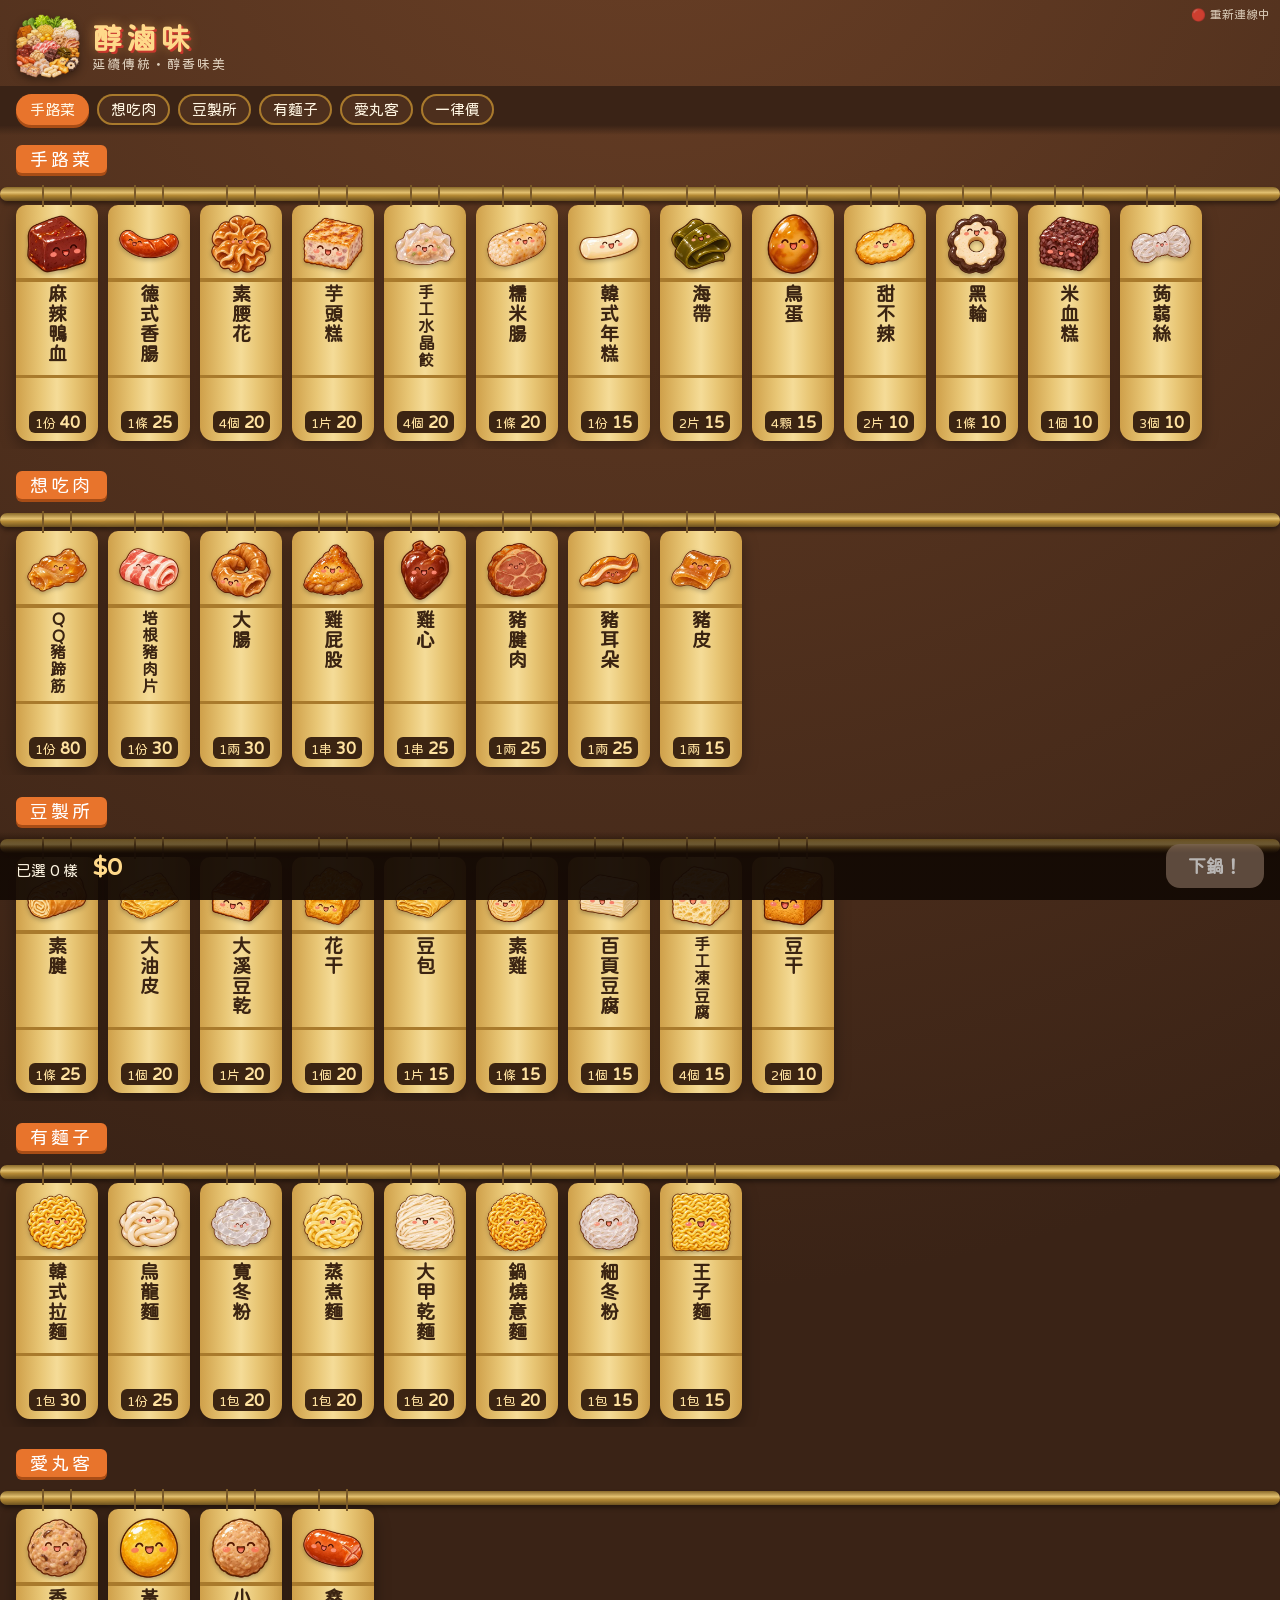
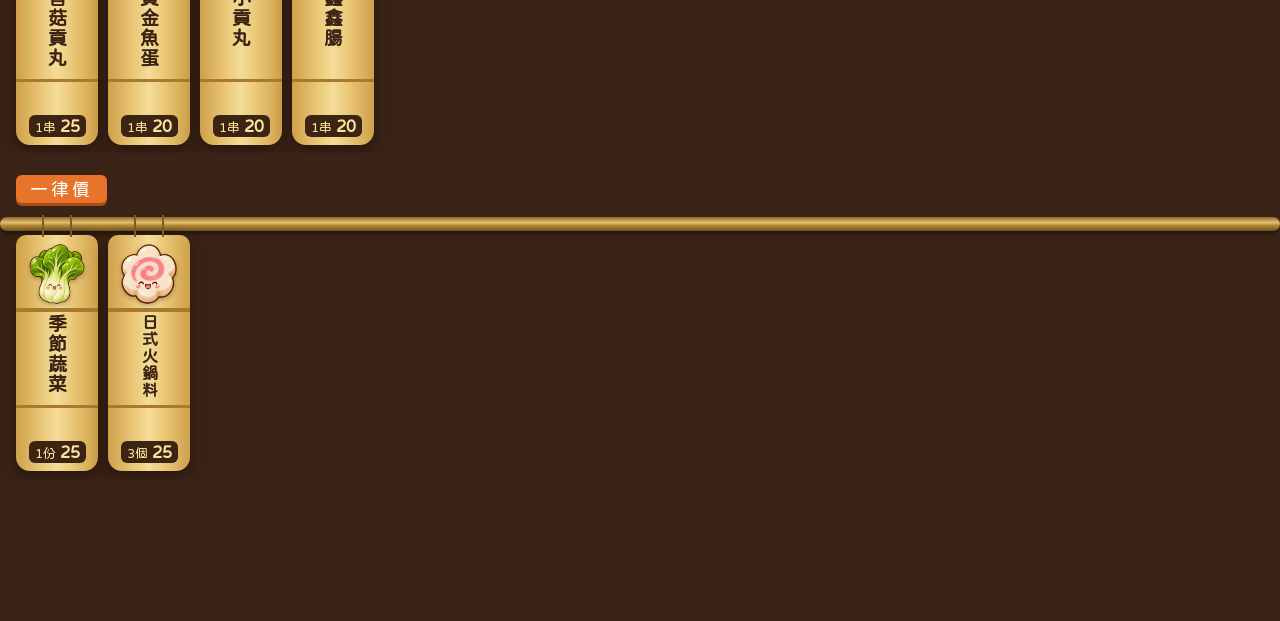
==== index.html @ 7cb16e63 "測試版：竹牌點餐、配料與付款、投入麵切與倒入碗公動畫、業者接單看板 - 純 HTML/CSS/JS（ES Modules）＋ GSAP，可直接用 GitHub Pages 上線 - 訂單同步暫用 nt" ====
<!doctype html>
<html lang="zh-Hant">
<head>
  <meta charset="utf-8">
  <meta name="viewport" content="width=device-width, initial-scale=1, viewport-fit=cover">
  <title>醇滷味點餐</title>
  <meta name="theme-color" content="#3a2316">
  <link rel="preconnect" href="https://fonts.googleapis.com">
  <link rel="preconnect" href="https://fonts.gstatic.com" crossorigin>
  <link href="https://fonts.googleapis.com/css2?family=Huninn&display=swap" rel="stylesheet">
  <link rel="stylesheet" href="css/style.css">
  <script src="https://cdnjs.cloudflare.com/ajax/libs/gsap/3.12.5/gsap.min.js"></script>
</head>
<body>
  <div class="conn" id="conn">⚪ 連線中</div>

  <main id="menuView">
    <header class="sign">
      <img src="assets/props/hero.webp" alt="">
      <div><h1>醇滷味</h1><p>延續傳統・醇香味美</p></div>
    </header>
    <nav class="tabs" id="tabs"></nav>
    <section class="wall" id="wall"></section>
    <div class="bar">
      <div class="sum">已選 <span id="cnt">0</span> 樣　<b>$<span id="tot">0</span></b></div>
      <button class="btn" id="goBtn" disabled>下鍋！</button>
    </div>
  </main>

  <main id="waitView" class="wait hidden"></main>

  <div class="sheet-bg hidden" id="sheetBg"><div class="sheet" id="sheet"></div></div>

  <script type="module" src="js/customer.js"></script>
</body>
</html>
---- css/style.css ----
:root {
  --wood: #3a2316;
  --wood-2: #4d2f1d;
  --bamboo: #e8c675;
  --bamboo-2: #cfa04a;
  --bamboo-node: #a97a2c;
  --ink: #3b2412;
  --orange: #e8742c;
  --red: #c8372d;
  --cream: #fff6e3;
  --blue: #1d4f9c;
  --green: #4f9a3a;
  --shadow: 0 6px 16px rgba(0, 0, 0, .35);
}
* { box-sizing: border-box; -webkit-tap-highlight-color: transparent; }
html, body { margin: 0; }
body {
  font-family: 'Huninn', 'Noto Sans TC', system-ui, sans-serif;
  background: var(--wood) radial-gradient(circle at 50% -10%, #6b4026 0, transparent 60%);
  color: var(--cream);
  min-height: 100vh;
  overscroll-behavior-y: none;
}
button { font-family: inherit; cursor: pointer; }
.hidden { display: none !important; }

/* ── 招牌 ── */
.sign {
  display: flex; align-items: center; gap: 12px;
  padding: 14px 16px 8px;
}
.sign img { width: 64px; height: 64px; filter: drop-shadow(0 3px 4px rgba(0,0,0,.4)); }
.sign h1 { margin: 0; font-size: 30px; letter-spacing: 4px; color: #ffd98a; text-shadow: 2px 2px 0 var(--red), 0 0 12px rgba(255,180,80,.4); }
.sign p { margin: 2px 0 0; font-size: 13px; opacity: .8; letter-spacing: 2px; }

/* ── 分類籤 ── */
.tabs {
  position: sticky; top: 0; z-index: 20;
  display: flex; gap: 8px; overflow-x: auto; padding: 8px 16px 10px;
  background: linear-gradient(var(--wood) 80%, transparent);
  scrollbar-width: none;
}
.tabs::-webkit-scrollbar { display: none; }
.tabs button {
  flex: none; border: 0; border-radius: 999px; padding: 7px 14px;
  background: var(--wood-2); color: var(--cream); font-size: 15px;
  box-shadow: inset 0 0 0 2px var(--bamboo-node);
}
.tabs button.on { background: var(--orange); box-shadow: 0 3px 0 #a84d16; }

/* ── 竹牌牆 ── */
.wall { padding-bottom: 120px; }
.row { margin: 10px 0 22px; scroll-margin-top: 56px; }
.row-title {
  display: inline-block; margin: 0 16px 4px; padding: 4px 14px;
  background: var(--orange); color: #fff; border-radius: 6px; font-size: 18px; letter-spacing: 3px;
  box-shadow: 0 3px 0 #a84d16;
}
.rack { position: relative; overflow-x: auto; overflow-y: hidden; scrollbar-width: none; padding: 0 0 8px; }
.rack::-webkit-scrollbar { display: none; }
.pole {
  position: absolute; left: 0; top: 10px; height: 14px; min-width: 100%;
  background: linear-gradient(#8a6a2a, #e2c070 40%, #b58a35 60%, #6d5220);
  border-radius: 7px; box-shadow: 0 3px 4px rgba(0,0,0,.4);
}
.slats { position: relative; display: flex; gap: 10px; padding: 0 16px; width: max-content; }
.slat {
  position: relative; width: 82px; height: 236px; margin-top: 28px; padding: 6px 4px 8px;
  border: 0; border-radius: 10px 10px 14px 14px;
  background:
    linear-gradient(transparent 31%, var(--bamboo-node) 31%, var(--bamboo-node) 32.5%, transparent 32.5%, transparent 72%, var(--bamboo-node) 72%, var(--bamboo-node) 73.5%, transparent 73.5%),
    linear-gradient(90deg, var(--bamboo-2), var(--bamboo) 30%, #f5dc98 50%, var(--bamboo) 70%, var(--bamboo-2));
  color: var(--ink); box-shadow: var(--shadow);
  display: flex; flex-direction: column; align-items: center;
  transform-origin: 50% -22px;
}
.slat::before, .slat::after { /* 吊繩 */
  content: ''; position: absolute; top: -20px; width: 2px; height: 22px; background: #7a5a2a;
}
.slat::before { left: 26px; } .slat::after { right: 26px; }
.slat img { width: 66px; height: 66px; object-fit: contain; filter: drop-shadow(0 2px 2px rgba(0,0,0,.25)); }
.slat .nm {
  writing-mode: vertical-rl; text-orientation: upright;
  font-size: 19px; font-weight: 700; letter-spacing: 1px; margin-top: 6px; flex: 1;
  display: flex; align-items: center; line-height: 1.1;
}
.slat .nm.long { font-size: 16px; }
.slat .pr { font-size: 13px; background: var(--ink); color: #ffe2a0; border-radius: 6px; padding: 2px 6px; white-space: nowrap; }
.slat .pr b { font-size: 16px; }
.slat .knot {
  position: absolute; top: -8px; right: -6px; min-width: 28px; height: 28px; border-radius: 50%;
  background: var(--red); color: #fff; font-size: 15px; font-weight: 700;
  display: grid; place-items: center; box-shadow: 0 2px 0 #7d1c15, 0 0 0 3px #ffd98a;
}
.slat.picked { box-shadow: 0 0 0 3px #ffd98a, var(--shadow); }

/* ── 底部購物列 ── */
.bar {
  position: fixed; left: 0; right: 0; bottom: 0; z-index: 30;
  display: flex; align-items: center; gap: 12px;
  padding: 12px 16px calc(12px + env(safe-area-inset-bottom));
  background: linear-gradient(transparent, rgba(20,10,4,.95) 30%);
}
.bar .sum { flex: 1; font-size: 15px; }
.bar .sum b { font-size: 24px; color: #ffd98a; }
.btn {
  border: 0; border-radius: 14px; padding: 12px 22px; font-size: 18px; font-weight: 700;
  background: var(--orange); color: #fff; box-shadow: 0 4px 0 #a84d16;
}
.btn:active { transform: translateY(3px); box-shadow: 0 1px 0 #a84d16; }
.btn:disabled { background: #7c6656; box-shadow: none; opacity: .7; }
.btn.ghost { background: transparent; color: var(--cream); box-shadow: inset 0 0 0 2px var(--cream); }
.btn.green { background: var(--green); box-shadow: 0 4px 0 #2e6421; }
.btn.blue { background: var(--blue); box-shadow: 0 4px 0 #0e2f63; }

/* ── 下拉面板 ── */
.sheet-bg { position: fixed; inset: 0; z-index: 40; background: rgba(0,0,0,.55); display: flex; align-items: flex-end; justify-content: center; }
.sheet {
  width: 100%; max-width: 520px; max-height: 92vh; overflow-y: auto;
  background: var(--cream); color: var(--ink); border-radius: 22px 22px 0 0;
  padding: 18px 16px calc(18px + env(safe-area-inset-bottom));
}
.sheet h2 { margin: 4px 0 12px; font-size: 20px; }
.sheet h3 { margin: 16px 0 8px; font-size: 16px; color: #8a4b1c; }
.line { display: flex; align-items: center; gap: 10px; padding: 6px 0; border-bottom: 1px dashed #e0c9a0; }
.line img { width: 44px; height: 44px; }
.line .t { flex: 1; } .line .t small { display: block; color: #8b6e52; }
.qty { display: flex; align-items: center; gap: 6px; }
.qty button { width: 32px; height: 32px; border-radius: 50%; border: 0; background: var(--orange); color: #fff; font-size: 20px; line-height: 1; }
.qty span { min-width: 22px; text-align: center; font-weight: 700; }

.toppings { display: grid; grid-template-columns: repeat(3, 1fr); gap: 10px; }
.top {
  border: 0; border-radius: 16px; padding: 8px 4px; background: #fff; color: var(--ink);
  box-shadow: inset 0 0 0 2px #e6d2ae; font-size: 15px;
  display: flex; flex-direction: column; align-items: center; gap: 2px;
}
.top img { width: 72px; height: 72px; transition: filter .2s, transform .2s; }
.top.off img { filter: grayscale(1) opacity(.45); }
.top.on { box-shadow: inset 0 0 0 3px var(--green); }
.top.spicy.on { box-shadow: inset 0 0 0 3px var(--red); }
.top small { color: #8b6e52; }
.dots { display: flex; gap: 4px; }
.dots i { width: 10px; height: 10px; border-radius: 50%; background: #e6d2ae; }
.dots i.on { background: var(--red); }

.pay { display: grid; grid-template-columns: 1fr 1fr; gap: 10px; }
.pay button { border: 0; border-radius: 14px; padding: 12px 6px; background: #fff; box-shadow: inset 0 0 0 2px #e6d2ae; font-size: 16px; color: var(--ink); }
.pay button.on { box-shadow: inset 0 0 0 3px var(--orange); background: #fff1e3; font-weight: 700; }
.sheet .foot { display: flex; align-items: center; gap: 10px; margin-top: 18px; }
.sheet .foot .sum { flex: 1; font-size: 15px; } .sheet .foot .sum b { font-size: 24px; color: var(--red); }

.paylist { display: grid; gap: 10px; }
.paylist button { border: 0; border-radius: 14px; padding: 14px; font-size: 17px; color: #fff; font-weight: 700; }
.test-tag { display: inline-block; background: #ffe08a; color: #6b4a00; border-radius: 6px; padding: 2px 8px; font-size: 12px; margin-left: 6px; }

/* ── 動畫舞台 ── */
.stage {
  position: fixed; inset: 0; z-index: 50; overflow: hidden;
  background: radial-gradient(circle at 50% 60%, #6b4026, var(--wood) 70%);
  display: flex; flex-direction: column; align-items: center; justify-content: center;
}
.stage .cap { position: absolute; top: 12%; width: 100%; text-align: center; font-size: 26px; color: #ffd98a; text-shadow: 2px 2px 0 var(--red); letter-spacing: 3px; }
.stage .skip { position: absolute; right: 16px; bottom: calc(16px + env(safe-area-inset-bottom)); padding: 8px 14px; font-size: 14px; }
.vessel { position: absolute; aspect-ratio: 1; }
.vessel img { position: absolute; inset: 0; width: 100%; height: 100%; pointer-events: none; }
.v-food { position: absolute; inset: 0; }
.v-food img, .v-food i { position: absolute; }
.v-food img { width: auto; height: auto; aspect-ratio: 1; }
.steam { position: absolute; width: 18px; height: 60px; border-radius: 50%; background: rgba(255,255,255,.5); filter: blur(6px); }
.spark { position: absolute; width: 12px; height: 12px; background: #ffe9a0; border-radius: 50%; box-shadow: 0 0 12px #fff3c4; }
.bit { position: absolute; border-radius: 50%; }
.bit.scallion { width: 9px; height: 9px; border: 3px solid #5bb540; background: #d6f0a8; }
.bit.chili { width: 5px; height: 5px; background: #d22b16; }

/* ── 等候畫面 ── */
.wait { padding: 24px 16px 140px; max-width: 520px; margin: 0 auto; text-align: center; }
.ticket {
  background: var(--cream); color: var(--ink); border-radius: 20px; padding: 18px 16px; box-shadow: var(--shadow);
  position: relative;
}
.ticket .no { font-size: 15px; color: #8b6e52; }
.ticket .no b { display: block; font-size: 64px; line-height: 1.1; color: var(--red); letter-spacing: 4px; }
.status { margin: 14px 0 6px; font-size: 20px; font-weight: 700; }
.ring { width: 150px; height: 150px; margin: 6px auto; position: relative; }
.ring svg { transform: rotate(-90deg); }
.ring .left { position: absolute; inset: 0; display: grid; place-items: center; font-size: 30px; font-weight: 700; color: var(--ink); }
.ring .left small { display: block; font-size: 13px; color: #8b6e52; font-weight: 400; }
.mini { display: flex; flex-wrap: wrap; justify-content: center; gap: 6px; margin-top: 10px; }
.mini span { background: #f3e2c2; border-radius: 999px; padding: 3px 10px; font-size: 14px; }
.bob { width: 150px; margin: 12px auto 0; display: block; }
.paybadge { display: inline-block; border-radius: 6px; padding: 2px 8px; font-size: 13px; color: #fff; }
.paybadge.paid { background: var(--green); } .paybadge.unpaid { background: var(--red); }
.conn { position: fixed; top: 8px; right: 10px; z-index: 60; font-size: 12px; opacity: .75; }

/* ── 業者端 ── */
.admin { padding: 12px 12px 40px; }
.admin header { display: flex; align-items: center; gap: 12px; flex-wrap: wrap; margin-bottom: 12px; }
.admin header h1 { margin: 0; font-size: 24px; color: #ffd98a; flex: 1; }
.qr { background: #fff; padding: 6px; border-radius: 10px; color: var(--ink); text-align: center; font-size: 12px; }
.qr canvas, .qr img { display: block; width: 96px; height: 96px; }
.board { display: grid; grid-template-columns: repeat(3, minmax(0, 1fr)); gap: 12px; align-items: start; }
@media (max-width: 900px) { .board { grid-template-columns: 1fr; } }
.col h2 { margin: 0 0 8px; font-size: 18px; padding: 6px 12px; border-radius: 10px; background: var(--wood-2); }
.col h2 span { float: right; background: var(--orange); border-radius: 999px; padding: 0 10px; }
.card { background: var(--cream); color: var(--ink); border-radius: 16px; padding: 12px; margin-bottom: 12px; box-shadow: var(--shadow); }
.card.fresh { animation: flash 1s ease-in-out 4; }
@keyframes flash { 50% { box-shadow: 0 0 0 5px #ffd98a, var(--shadow); } }
.card .hd { display: flex; align-items: baseline; gap: 8px; }
.card .hd b { font-size: 34px; color: var(--red); }
.card .hd .tm { flex: 1; color: #8b6e52; font-size: 13px; }
.card ul { list-style: none; margin: 8px 0; padding: 0; font-size: 18px; }
.card li { display: flex; align-items: center; gap: 6px; padding: 2px 0; }
.card li img { width: 30px; height: 30px; }
.card li b { margin-left: auto; }
.tags { display: flex; flex-wrap: wrap; gap: 6px; margin: 6px 0; }
.tag { border-radius: 8px; padding: 4px 10px; font-size: 17px; font-weight: 700; color: #fff; }
.tag.spice { background: var(--red); } .tag.mild { background: #8b6e52; }
.tag.yes { background: var(--green); }
.card .acts { display: flex; flex-wrap: wrap; gap: 8px; margin-top: 8px; }
.card .acts .btn { padding: 12px 16px; font-size: 18px; flex: 1 0 auto; white-space: nowrap; }
.card .eta { font-size: 18px; font-weight: 700; margin: 6px 0; }
.card .eta.late { color: var(--red); }
.start { position: fixed; inset: 0; z-index: 70; background: rgba(0,0,0,.8); display: grid; place-items: center; text-align: center; }
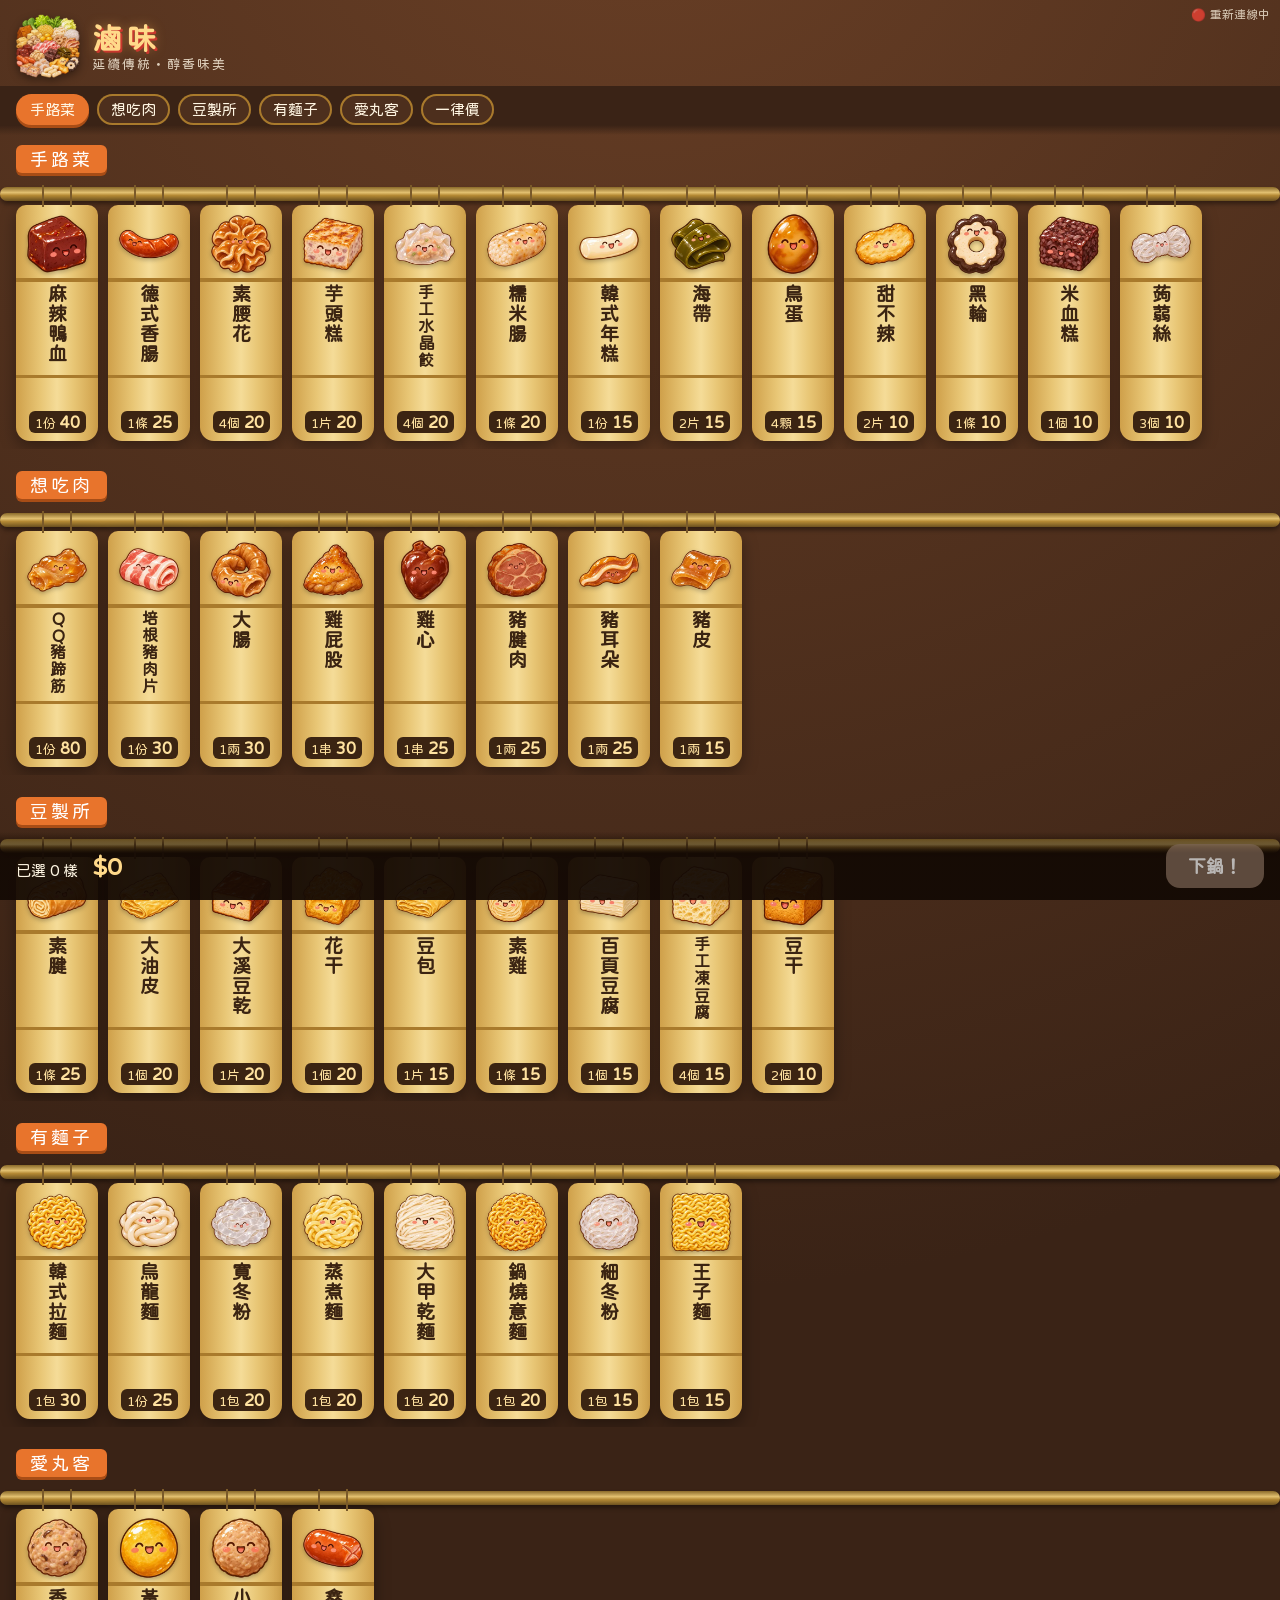
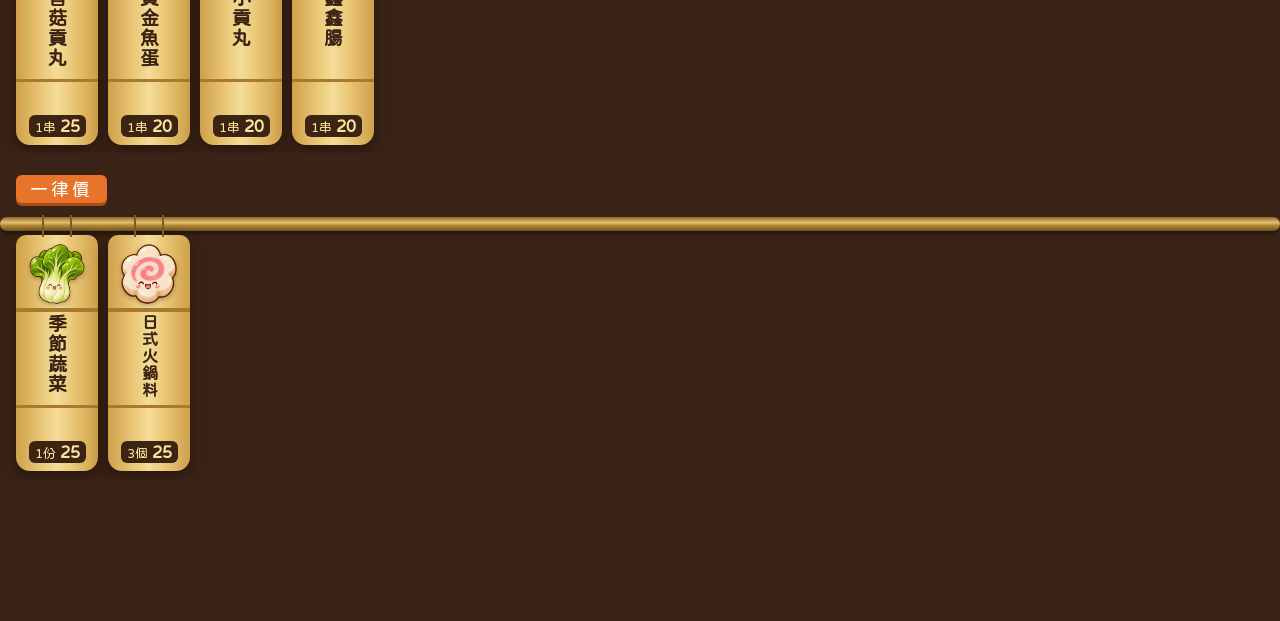
==== commit 72fc64e3: "動畫改拋物線落下、食材沉入容器、辣粉罐跟著碗公定位、店名改為「滷味」 - 拋物線：水平等速＋重力，落地壓扁回彈、容器輕沉 - 落點壓到碗緣線以下，下半截被前層碗壁擋住；網籃前層半透明 - 辣粉罐改掛在" ====
--- a/index.html
+++ b/index.html
@@ -3,7 +3,7 @@
 <head>
   <meta charset="utf-8">
   <meta name="viewport" content="width=device-width, initial-scale=1, viewport-fit=cover">
-  <title>醇滷味點餐</title>
+  <title>滷味點餐</title>
   <meta name="theme-color" content="#3a2316">
   <link rel="preconnect" href="https://fonts.googleapis.com">
   <link rel="preconnect" href="https://fonts.gstatic.com" crossorigin>
@@ -17,7 +17,7 @@
   <main id="menuView">
     <header class="sign">
       <img src="assets/props/hero.webp" alt="">
-      <div><h1>醇滷味</h1><p>延續傳統・醇香味美</p></div>
+      <div><h1>滷味</h1><p>延續傳統・醇香味美</p></div>
     </header>
     <nav class="tabs" id="tabs"></nav>
     <section class="wall" id="wall"></section>
--- a/css/style.css
+++ b/css/style.css
@@ -165,6 +165,8 @@
 .vessel { position: absolute; aspect-ratio: 1; }
 .vessel img { position: absolute; inset: 0; width: 100%; height: 100%; pointer-events: none; }
 .v-food { position: absolute; inset: 0; }
+.vessel-strainer .v-front { opacity: .88; }   /* 網籃半透，隱約看得到裡面的食材 */
+.vessel .jar { position: absolute; inset: auto; left: 37%; top: -46%; width: 27%; height: auto; z-index: 3; }
 .v-food img, .v-food i { position: absolute; }
 .v-food img { width: auto; height: auto; aspect-ratio: 1; }
 .steam { position: absolute; width: 18px; height: 60px; border-radius: 50%; background: rgba(255,255,255,.5); filter: blur(6px); }
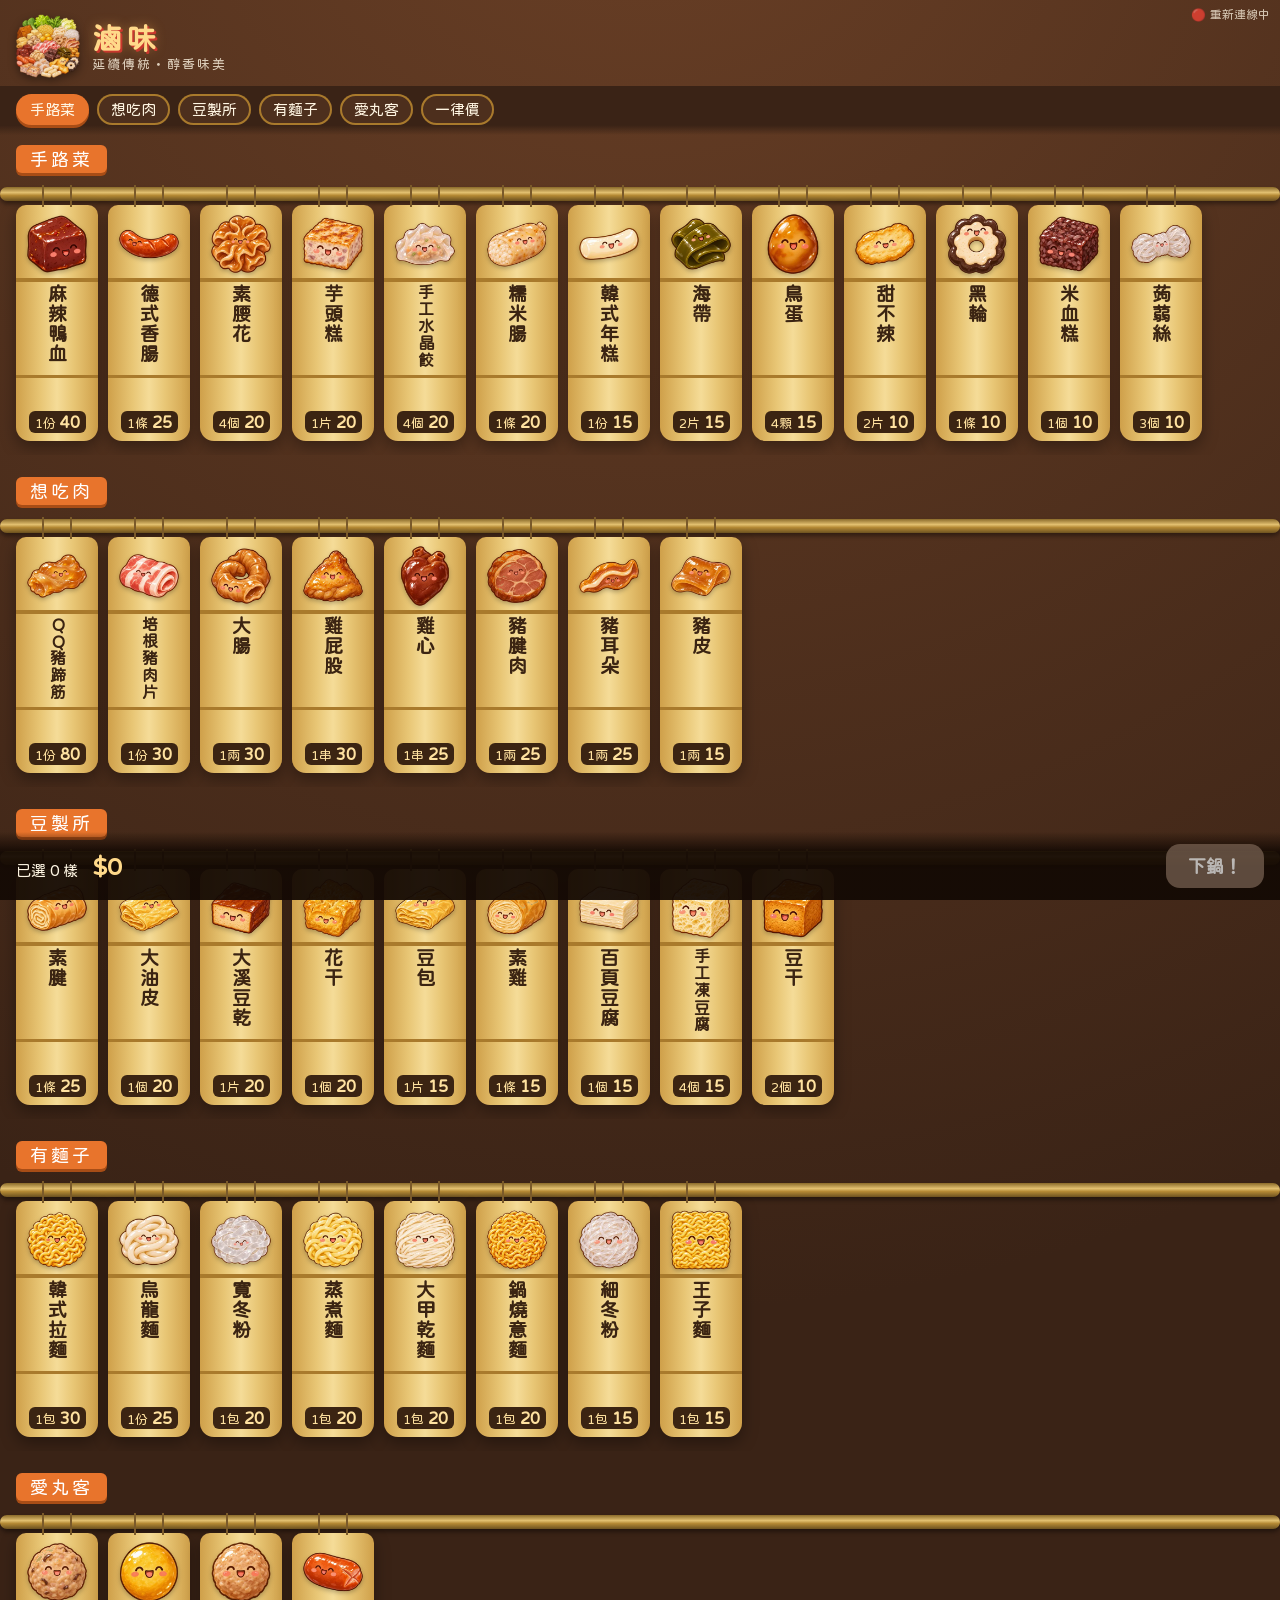
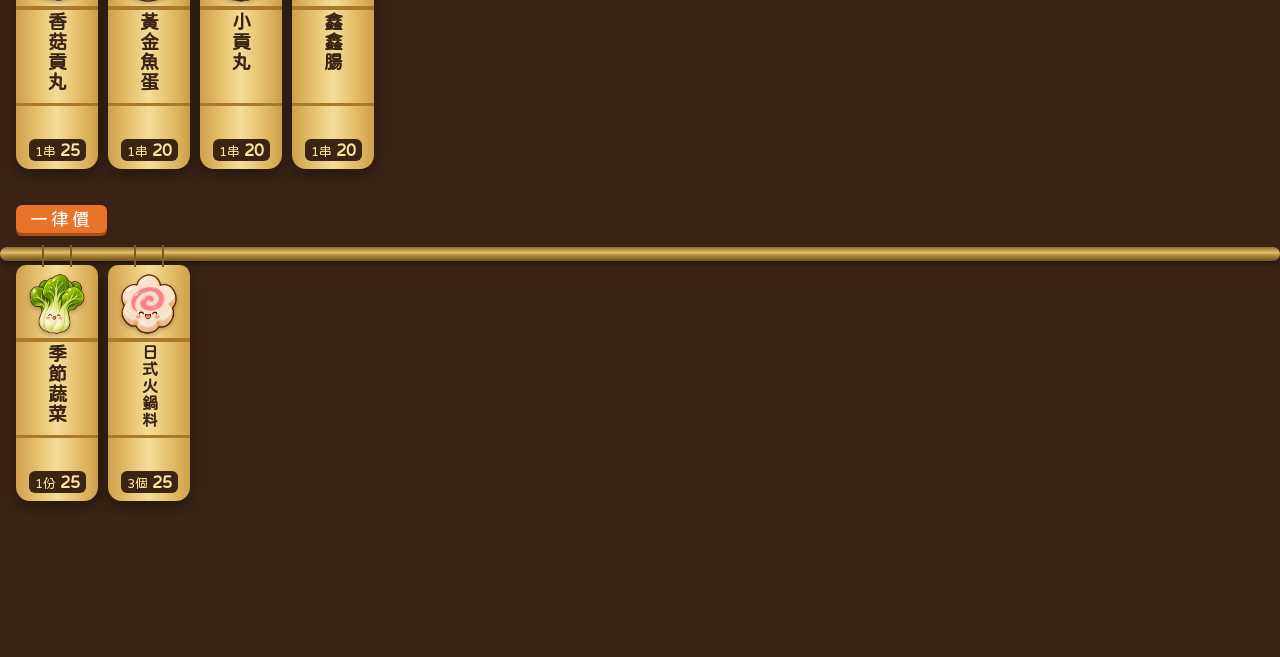
==== commit 6a2acf2d: "新增「再點一碗」與竹牌減號 - 客人可同時有多碗訂單，各自取餐號碼、倒數與倒入碗公動畫（多碗同時好了依序播） - 等候頁「＋再點一碗」回竹牌頁；竹牌頁「我的訂單」按鈕，有碗好了會變綠閃爍 - 已完成的" ====
--- a/index.html
+++ b/index.html
@@ -19,6 +19,7 @@
       <img src="assets/props/hero.webp" alt="">
       <div><h1>滷味</h1><p>延續傳統・醇香味美</p></div>
     </header>
+    <button class="my-btn hidden" id="myBtn"></button>
     <nav class="tabs" id="tabs"></nav>
     <section class="wall" id="wall"></section>
     <div class="bar">
--- a/css/style.css
+++ b/css/style.css
@@ -56,7 +56,7 @@
   background: var(--orange); color: #fff; border-radius: 6px; font-size: 18px; letter-spacing: 3px;
   box-shadow: 0 3px 0 #a84d16;
 }
-.rack { position: relative; overflow-x: auto; overflow-y: hidden; scrollbar-width: none; padding: 0 0 8px; }
+.rack { position: relative; overflow-x: auto; overflow-y: hidden; scrollbar-width: none; padding: 0 0 14px; }
 .rack::-webkit-scrollbar { display: none; }
 .pole {
   position: absolute; left: 0; top: 10px; height: 14px; min-width: 100%;
@@ -93,6 +93,19 @@
   display: grid; place-items: center; box-shadow: 0 2px 0 #7d1c15, 0 0 0 3px #ffd98a;
 }
 .slat.picked { box-shadow: 0 0 0 3px #ffd98a, var(--shadow); }
+.slat .minus { /* 減一份：左側中段空白竹面，不擋字、不撞隔壁竹牌的數量 */
+  position: absolute; top: 58%; left: -9px; width: 30px; height: 30px; border-radius: 50%;
+  background: var(--cream); color: var(--red); font-size: 22px; font-weight: 700; line-height: 1;
+  display: grid; place-items: center; box-shadow: 0 2px 0 #b9a07a, 0 0 0 3px var(--red);
+}
+.slat .minus::after { content: ''; position: absolute; inset: -10px; } /* 放大觸控範圍 */
+
+/* ── 我的訂單按鈕（竹牌頁） ── */
+.my-btn {
+  display: block; margin: 0 16px 6px; width: calc(100% - 32px); border: 0; border-radius: 12px;
+  padding: 10px; font-size: 16px; font-weight: 700; color: var(--ink); background: #ffd98a; box-shadow: 0 3px 0 #b08a3a;
+}
+.my-btn.ready { background: var(--green); color: #fff; box-shadow: 0 3px 0 #2e6421; animation: flash 1s ease-in-out infinite; }
 
 /* ── 底部購物列 ── */
 .bar {
@@ -164,8 +177,9 @@
 .stage .skip { position: absolute; right: 16px; bottom: calc(16px + env(safe-area-inset-bottom)); padding: 8px 14px; font-size: 14px; }
 .vessel { position: absolute; aspect-ratio: 1; }
 .vessel img { position: absolute; inset: 0; width: 100%; height: 100%; pointer-events: none; }
-.v-food { position: absolute; inset: 0; }
-.vessel-strainer .v-front { opacity: .88; }   /* 網籃半透，隱約看得到裡面的食材 */
+/* 食材層自成一組（z-index:1），裡面再怎麼排前後，都在前層碗壁／網子（z-index:2）後面 */
+.v-food { position: absolute; inset: 0; z-index: 1; }
+.vessel .v-front { z-index: 2; }
 .vessel .jar { position: absolute; inset: auto; left: 37%; top: -46%; width: 27%; height: auto; z-index: 3; }
 .v-food img, .v-food i { position: absolute; }
 .v-food img { width: auto; height: auto; aspect-ratio: 1; }
@@ -181,10 +195,15 @@
   background: var(--cream); color: var(--ink); border-radius: 20px; padding: 18px 16px; box-shadow: var(--shadow);
   position: relative;
 }
+.ticket + .ticket { margin-top: 14px; }
+.ticket.done { box-shadow: 0 0 0 4px var(--green), var(--shadow); }
+.ticket .btn { margin-top: 12px; width: 100%; }
+.wait-top { display: flex; justify-content: flex-end; margin-bottom: 14px; }
+.wait-top .btn { width: 100%; }
 .ticket .no { font-size: 15px; color: #8b6e52; }
 .ticket .no b { display: block; font-size: 64px; line-height: 1.1; color: var(--red); letter-spacing: 4px; }
 .status { margin: 14px 0 6px; font-size: 20px; font-weight: 700; }
-.ring { width: 150px; height: 150px; margin: 6px auto; position: relative; }
+.ring { width: 124px; height: 124px; margin: 6px auto; position: relative; }
 .ring svg { transform: rotate(-90deg); }
 .ring .left { position: absolute; inset: 0; display: grid; place-items: center; font-size: 30px; font-weight: 700; color: var(--ink); }
 .ring .left small { display: block; font-size: 13px; color: #8b6e52; font-weight: 400; }
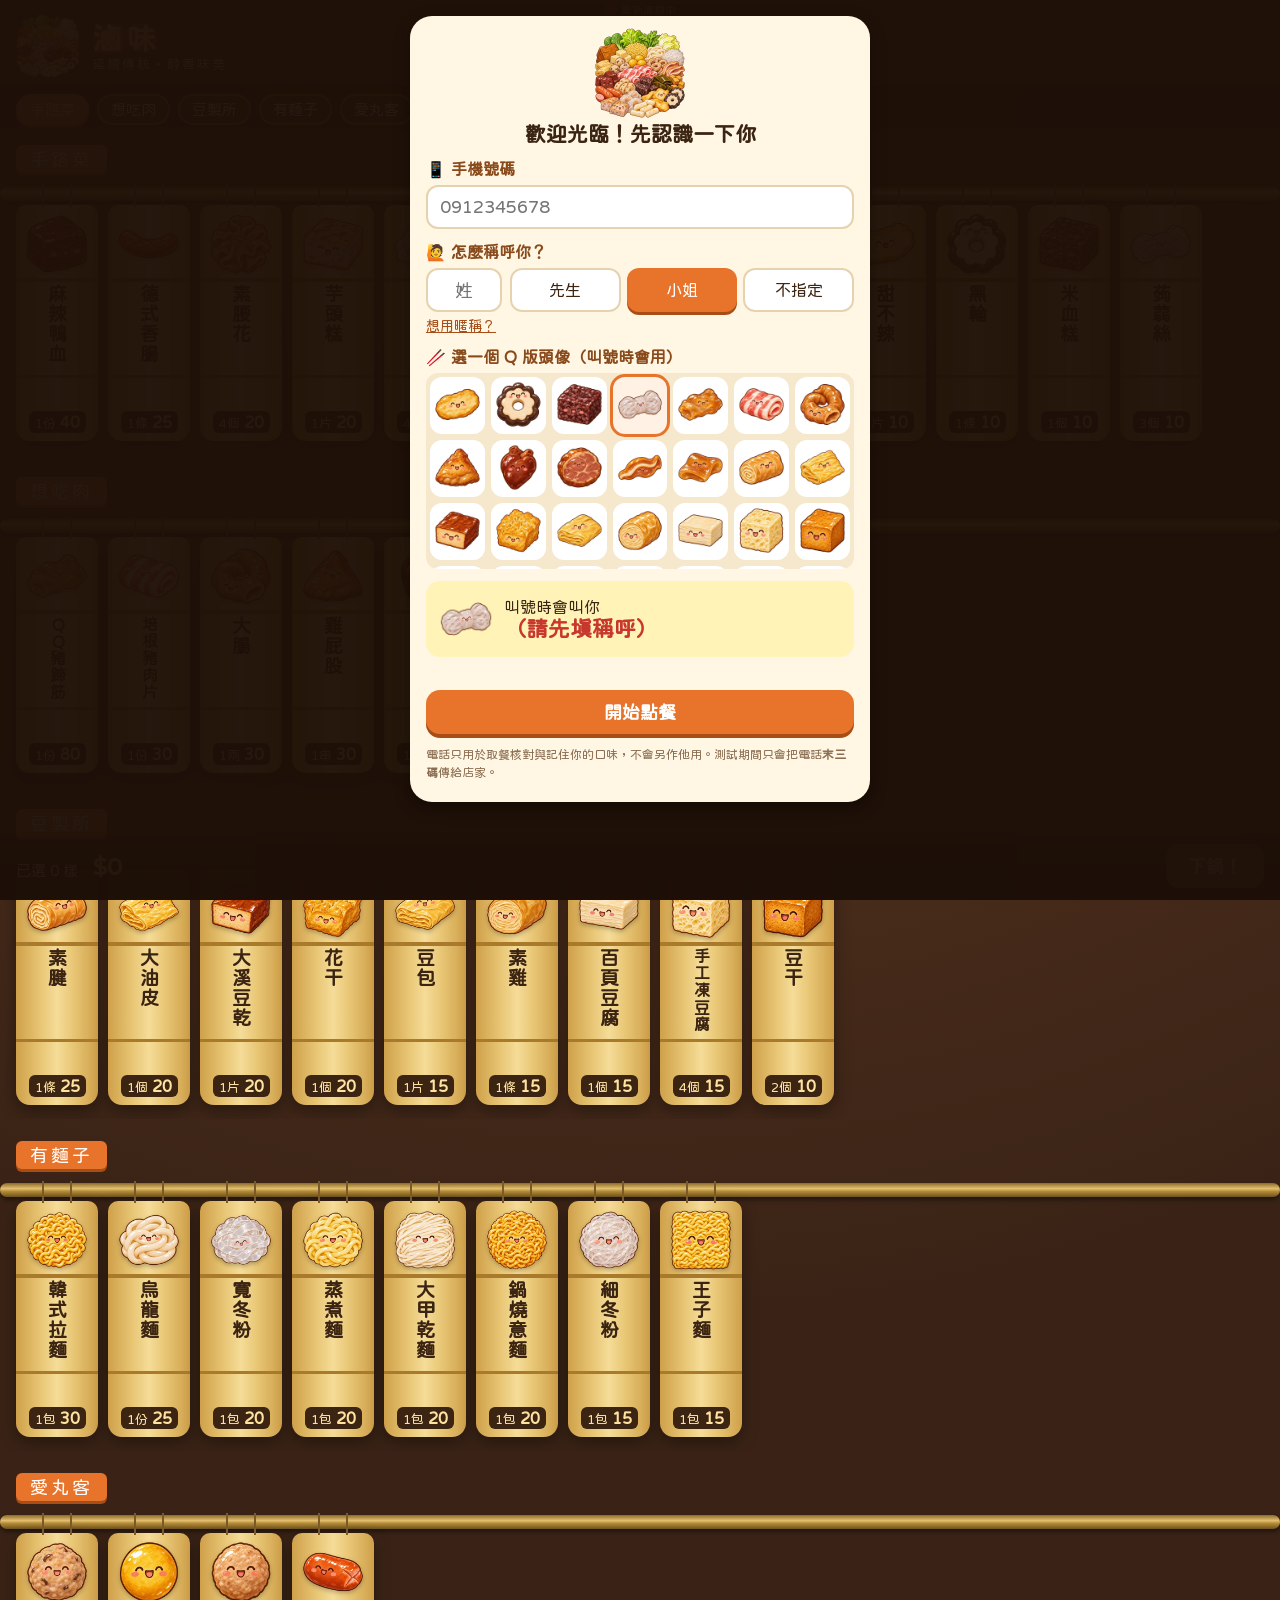
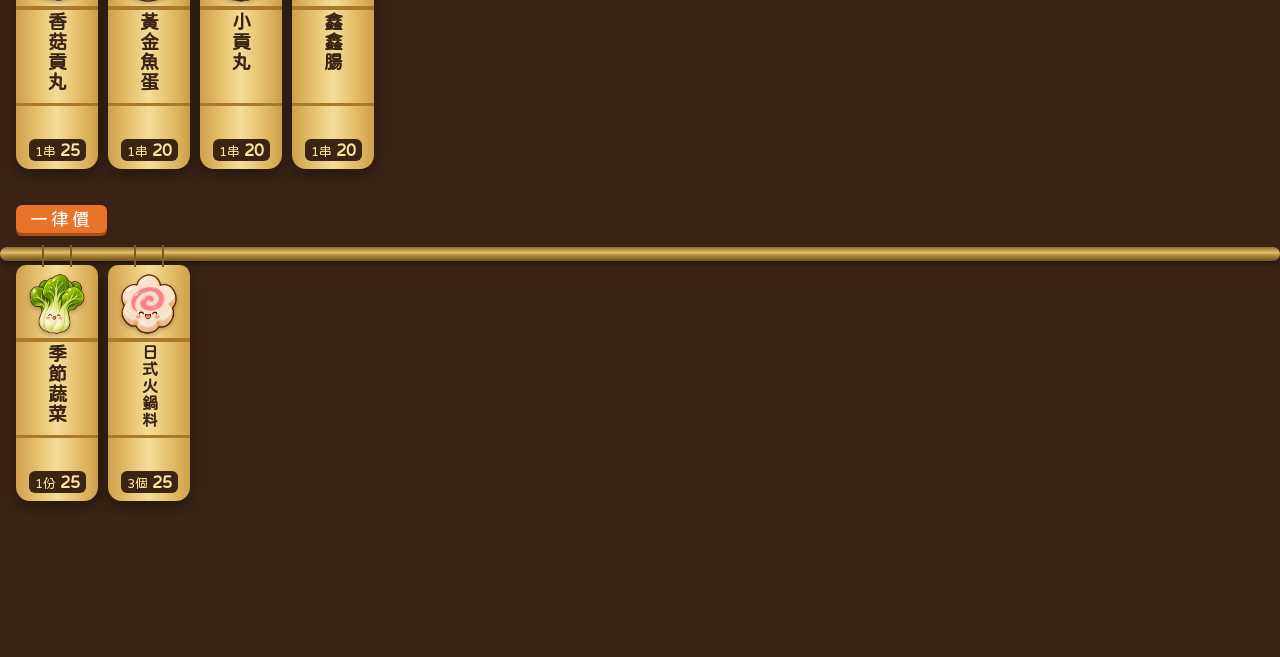
==== commit 45319295: "簡單登入（手機＋稱呼＋Q 版頭像）與 Q 版語音叫號 - 第一次進來先填手機、稱呼（姓氏＋先生／小姐／不指定，或暱稱）、挑 Q 版食材頭像 - 叫號稱呼＝頭像品名＋稱呼，例如「鳥蛋陳小姐」；招牌右側可" ====
--- a/index.html
+++ b/index.html
@@ -18,12 +18,14 @@
     <header class="sign">
       <img src="assets/props/hero.webp" alt="">
       <div><h1>滷味</h1><p>延續傳統・醇香味美</p></div>
+      <button class="me hidden" id="meBtn"></button>
     </header>
     <button class="my-btn hidden" id="myBtn"></button>
+    <div class="edit-bar hidden" id="editBar"><span id="editTxt"></span><button id="cancelEdit">取消修改</button></div>
     <nav class="tabs" id="tabs"></nav>
     <section class="wall" id="wall"></section>
     <div class="bar">
-      <div class="sum">已選 <span id="cnt">0</span> 樣　<b>$<span id="tot">0</span></b></div>
+      <div class="sum"><span class="bowl-lbl" id="bowlLbl"></span>已選 <span id="cnt">0</span> 樣　<b>$<span id="tot">0</span></b><small id="allTot"></small></div>
       <button class="btn" id="goBtn" disabled>下鍋！</button>
     </div>
   </main>
@@ -31,6 +33,8 @@
   <main id="waitView" class="wait hidden"></main>
 
   <div class="sheet-bg hidden" id="sheetBg"><div class="sheet" id="sheet"></div></div>
+  <div class="toast hidden" id="toast"></div>
+  <div class="login hidden" id="login"></div>
 
   <script type="module" src="js/customer.js"></script>
 </body>
--- a/css/style.css
+++ b/css/style.css
@@ -32,6 +32,51 @@
 .sign img { width: 64px; height: 64px; filter: drop-shadow(0 3px 4px rgba(0,0,0,.4)); }
 .sign h1 { margin: 0; font-size: 30px; letter-spacing: 4px; color: #ffd98a; text-shadow: 2px 2px 0 var(--red), 0 0 12px rgba(255,180,80,.4); }
 .sign p { margin: 2px 0 0; font-size: 13px; opacity: .8; letter-spacing: 2px; }
+.sign > div { flex: 1; min-width: 0; }
+.me {
+  flex: none; max-width: 42%; border: 0; border-radius: 14px; padding: 4px 8px; background: rgba(255,255,255,.1);
+  color: var(--cream); display: flex; flex-direction: column; align-items: center; font-size: 13px; line-height: 1.2;
+  box-shadow: inset 0 0 0 2px rgba(255,217,138,.5);
+}
+.me img { width: 40px; height: 40px; }
+.me span { max-width: 100%; overflow: hidden; text-overflow: ellipsis; white-space: nowrap; font-weight: 700; }
+.me small { opacity: .7; font-size: 11px; }
+
+/* ── 登入（認識一下） ── */
+.login { position: fixed; inset: 0; z-index: 75; overflow-y: auto; background: rgba(30, 16, 8, .96); padding: 16px; }
+.login-card { max-width: 460px; margin: 0 auto; background: var(--cream); color: var(--ink); border-radius: 22px; padding: 18px 16px 20px; box-shadow: var(--shadow); }
+.login-hero { display: block; width: 90px; margin: -6px auto 4px; }
+.login-card h2 { margin: 0 0 10px; text-align: center; font-size: 21px; }
+.login-card label { display: block; margin: 14px 0 6px; font-weight: 700; color: #8a4b1c; }
+.login-card input {
+  width: 100%; border: 2px solid #e6d2ae; border-radius: 12px; padding: 10px 12px; font: inherit; font-size: 18px; color: var(--ink); background: #fff;
+}
+.login-card input:focus { outline: none; border-color: var(--orange); }
+.name-row { display: flex; gap: 8px; }
+.name-row input { width: 76px; flex: none; text-align: center; }
+.seg { flex: 1; display: grid; grid-template-columns: repeat(3, 1fr); gap: 6px; }
+.seg button { border: 0; border-radius: 12px; background: #fff; box-shadow: inset 0 0 0 2px #e6d2ae; font-size: 16px; color: var(--ink); }
+.seg button.on { background: var(--orange); color: #fff; box-shadow: 0 3px 0 #a84d16; }
+.login-card .link { margin-top: 6px; border: 0; background: none; color: #a84d16; text-decoration: underline; font-size: 14px; padding: 0; }
+.av-grid { display: grid; grid-template-columns: repeat(auto-fill, minmax(52px, 1fr)); gap: 6px; max-height: 196px; overflow-y: auto; padding: 4px; background: #f6e8cc; border-radius: 12px; }
+.av-grid button { border: 0; border-radius: 12px; background: #fff; padding: 3px; aspect-ratio: 1; }
+.av-grid button img { width: 100%; height: 100%; object-fit: contain; }
+.av-grid button.on { box-shadow: 0 0 0 3px var(--orange); background: #fff1e3; }
+.call-preview { display: flex; align-items: center; gap: 10px; margin-top: 12px; padding: 10px 12px; border-radius: 14px; background: #fff3b8; }
+.call-preview img { width: 56px; height: 56px; }
+.call-preview b { display: block; font-size: 22px; color: var(--red); }
+.login-card .err { min-height: 1.2em; margin: 8px 0 0; color: var(--red); font-size: 14px; text-align: center; }
+.login-card .btn { display: block; width: 100%; margin-top: 8px; }
+.login-card .privacy { margin: 12px 0 0; font-size: 12px; color: #8b6e52; line-height: 1.5; }
+
+/* 叫號稱呼（客人票卡、業者卡片） */
+.who { display: flex; align-items: center; justify-content: center; gap: 6px; margin: 4px 0 6px; font-size: 20px; font-weight: 700; color: var(--ink); }
+.who img { width: 40px; height: 40px; }
+.card .who { justify-content: flex-start; flex-wrap: wrap; font-size: 22px; margin: 2px 0 6px; }
+.card .who small { margin-left: auto; font-size: 14px; font-weight: 400; color: #8b6e52; }
+.card .who small b { font-size: 18px; color: var(--ink); letter-spacing: 2px; }
+.auto-call { font-size: 14px; display: flex; align-items: center; gap: 6px; }
+.auto-call input { width: 18px; height: 18px; }
 
 /* ── 分類籤 ── */
 .tabs {
@@ -123,6 +168,7 @@
 .btn:active { transform: translateY(3px); box-shadow: 0 1px 0 #a84d16; }
 .btn:disabled { background: #7c6656; box-shadow: none; opacity: .7; }
 .btn.ghost { background: transparent; color: var(--cream); box-shadow: inset 0 0 0 2px var(--cream); }
+.btn.ghost.dark { color: var(--ink); box-shadow: inset 0 0 0 2px var(--ink); }
 .btn.green { background: var(--green); box-shadow: 0 4px 0 #2e6421; }
 .btn.blue { background: var(--blue); box-shadow: 0 4px 0 #0e2f63; }
 
@@ -163,6 +209,41 @@
 .sheet .foot { display: flex; align-items: center; gap: 10px; margin-top: 18px; }
 .sheet .foot .sum { flex: 1; font-size: 15px; } .sheet .foot .sum b { font-size: 24px; color: var(--red); }
 
+/* 同一張單多碗：分頁 */
+.bowl-tabs { display: flex; gap: 8px; overflow-x: auto; padding: 2px 2px 10px; margin-bottom: 4px; scrollbar-width: none; }
+.bowl-tabs .bt {
+  flex: none; border: 0; border-radius: 12px; padding: 8px 12px; font-size: 15px; line-height: 1.2;
+  background: #fff; color: var(--ink); box-shadow: inset 0 0 0 2px #e6d2ae;
+}
+.bowl-tabs .bt small { display: block; color: #8b6e52; }
+.bowl-tabs .bt.on { background: var(--orange); color: #fff; box-shadow: 0 3px 0 #a84d16; }
+.bowl-tabs .bt.on small { color: #ffe9d2; }
+.bowl-tabs .bt.add { background: #fff6e3; box-shadow: inset 0 0 0 2px var(--orange); color: #a84d16; font-size: 13px; }
+.sheet .empty { color: #8b6e52; text-align: center; margin: 14px 0; }
+.sheet .more { width: 100%; margin-top: 10px; font-size: 16px; padding: 10px; }
+.note-box {
+  width: 100%; border: 2px solid #e6d2ae; border-radius: 12px; padding: 10px; font: inherit; font-size: 16px;
+  color: var(--ink); background: #fff; resize: none;
+}
+.note-box:focus { outline: none; border-color: var(--orange); }
+.chips { display: flex; flex-wrap: wrap; gap: 6px; margin-top: 8px; }
+.chips button { border: 0; border-radius: 999px; padding: 6px 12px; background: #f3e2c2; color: var(--ink); font-size: 14px; }
+.link-del { display: block; margin: 12px auto 0; border: 0; background: none; color: var(--red); font-size: 14px; text-decoration: underline; }
+.pay-info { margin: 0; padding: 10px 12px; background: #fff; border-radius: 12px; }
+
+.bowl-lbl { color: #ffd98a; font-weight: 700; }
+.bar .sum small { display: block; font-size: 13px; opacity: .85; }
+.edit-bar {
+  display: flex; align-items: center; gap: 10px; margin: 0 16px 6px; padding: 8px 12px; border-radius: 12px;
+  background: #ffe08a; color: #5a3d00; font-weight: 700;
+}
+.edit-bar span { flex: 1; }
+.edit-bar button { border: 0; border-radius: 8px; padding: 6px 10px; background: #5a3d00; color: #fff; font-size: 14px; }
+.toast {
+  position: fixed; left: 50%; top: 14px; z-index: 80; transform: translateX(-50%); width: max-content; max-width: calc(100% - 32px);
+  padding: 10px 16px; border-radius: 12px; background: rgba(20, 10, 4, .92); color: #fff; font-size: 15px; box-shadow: var(--shadow);
+}
+
 .paylist { display: grid; gap: 10px; }
 .paylist button { border: 0; border-radius: 14px; padding: 14px; font-size: 17px; color: #fff; font-weight: 700; }
 .test-tag { display: inline-block; background: #ffe08a; color: #6b4a00; border-radius: 6px; padding: 2px 8px; font-size: 12px; margin-left: 6px; }
@@ -173,7 +254,7 @@
   background: radial-gradient(circle at 50% 60%, #6b4026, var(--wood) 70%);
   display: flex; flex-direction: column; align-items: center; justify-content: center;
 }
-.stage .cap { position: absolute; top: 12%; width: 100%; text-align: center; font-size: 26px; color: #ffd98a; text-shadow: 2px 2px 0 var(--red); letter-spacing: 3px; }
+.stage .cap { position: absolute; top: 12%; width: 100%; padding: 0 16px; line-height: 1.4; text-align: center; font-size: 26px; color: #ffd98a; text-shadow: 2px 2px 0 var(--red); letter-spacing: 3px; }
 .stage .skip { position: absolute; right: 16px; bottom: calc(16px + env(safe-area-inset-bottom)); padding: 8px 14px; font-size: 14px; }
 .vessel { position: absolute; aspect-ratio: 1; }
 .vessel img { position: absolute; inset: 0; width: 100%; height: 100%; pointer-events: none; }
@@ -201,6 +282,12 @@
 .wait-top { display: flex; justify-content: flex-end; margin-bottom: 14px; }
 .wait-top .btn { width: 100%; }
 .ticket .no { font-size: 15px; color: #8b6e52; }
+.ticket .nb { display: inline-block; margin-bottom: 4px; background: var(--orange); color: #fff; border-radius: 999px; padding: 1px 10px; font-size: 13px; }
+.bowl-sum { margin-top: 10px; padding-top: 8px; border-top: 1px dashed #e0c9a0; }
+.bowl-sum .bh, .bowl-box .bh { font-weight: 700; color: #8a4b1c; }
+.bowl-sum .mini { margin-top: 6px; }
+.note { margin-top: 6px; padding: 6px 10px; border-radius: 8px; background: #fff3b8; color: #5a3d00; font-size: 15px; text-align: left; word-break: break-all; }
+.ticket .hint { margin-top: 4px; font-size: 12px; color: #8b6e52; }
 .ticket .no b { display: block; font-size: 64px; line-height: 1.1; color: var(--red); letter-spacing: 4px; }
 .status { margin: 14px 0 6px; font-size: 20px; font-weight: 700; }
 .ring { width: 124px; height: 124px; margin: 6px auto; position: relative; }
@@ -212,7 +299,7 @@
 .bob { width: 150px; margin: 12px auto 0; display: block; }
 .paybadge { display: inline-block; border-radius: 6px; padding: 2px 8px; font-size: 13px; color: #fff; }
 .paybadge.paid { background: var(--green); } .paybadge.unpaid { background: var(--red); }
-.conn { position: fixed; top: 8px; right: 10px; z-index: 60; font-size: 12px; opacity: .75; }
+.conn { position: fixed; top: 4px; left: 50%; transform: translateX(-50%); z-index: 60; font-size: 11px; opacity: .6; white-space: nowrap; }
 
 /* ── 業者端 ── */
 .admin { padding: 12px 12px 40px; }
@@ -230,6 +317,10 @@
 .card .hd { display: flex; align-items: baseline; gap: 8px; }
 .card .hd b { font-size: 34px; color: var(--red); }
 .card .hd .tm { flex: 1; color: #8b6e52; font-size: 13px; }
+.bowl-box { margin-top: 8px; padding: 8px 10px; border-radius: 12px; background: #fbefd6; }
+.bowl-box .note { font-size: 18px; font-weight: 700; }
+.paybadge.refund { background: #8a4b1c; }
+.paybadge.edited { background: #b8860b; margin-left: 6px; }
 .card ul { list-style: none; margin: 8px 0; padding: 0; font-size: 18px; }
 .card li { display: flex; align-items: center; gap: 6px; padding: 2px 0; }
 .card li img { width: 30px; height: 30px; }
